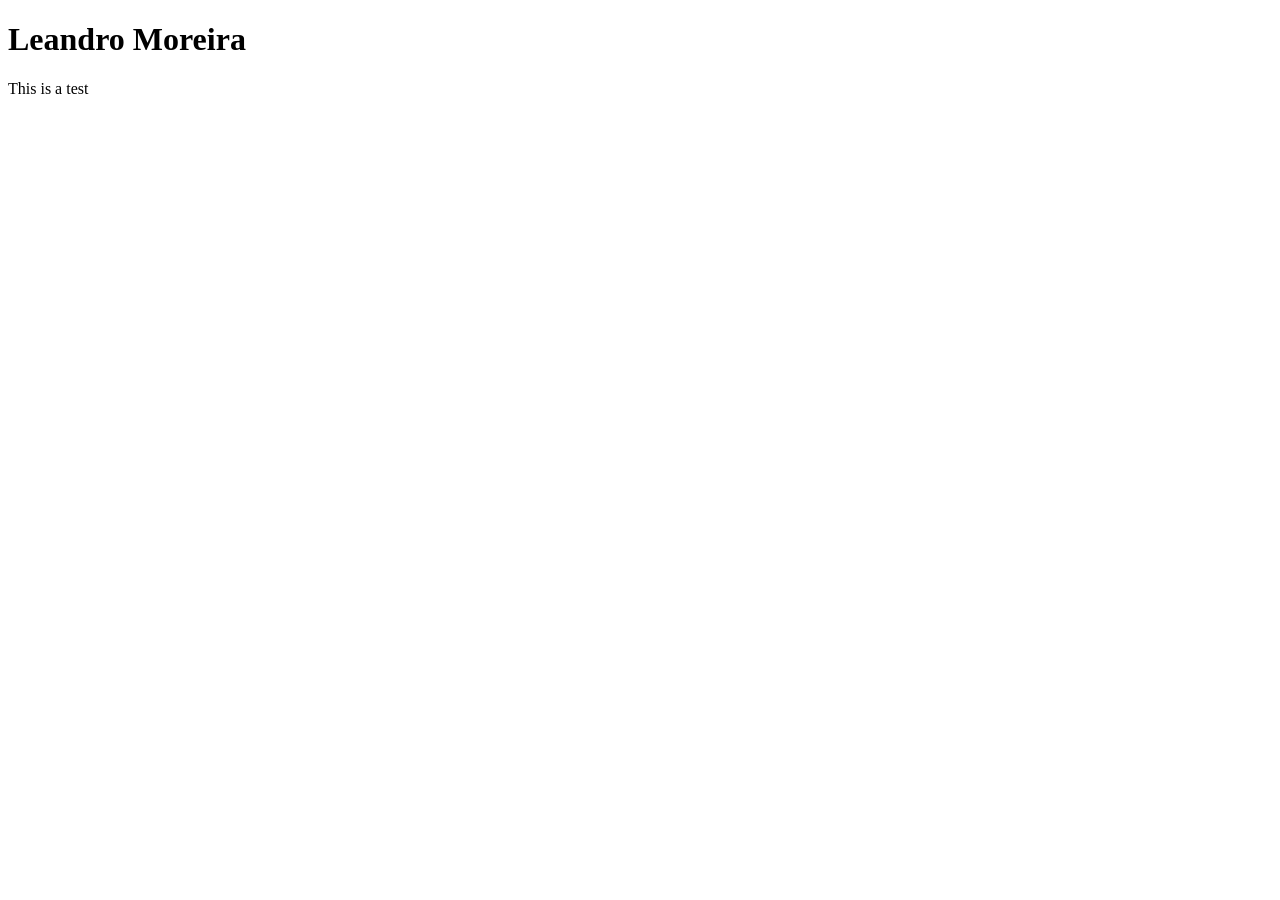
==== index.html @ 31b603ae "Testing" ====
<!DOCTYPE html>
<html lang="en">
<head>
    <meta charset="UTF-8">
    <meta name="viewport" content="width=device-width, initial-scale=1.0">
    <title>Leandro Moreira</title>
</head>
<body>
    <h1>Leandro Moreira</h1>
    <p>This is a test</p>
</body>
</html>
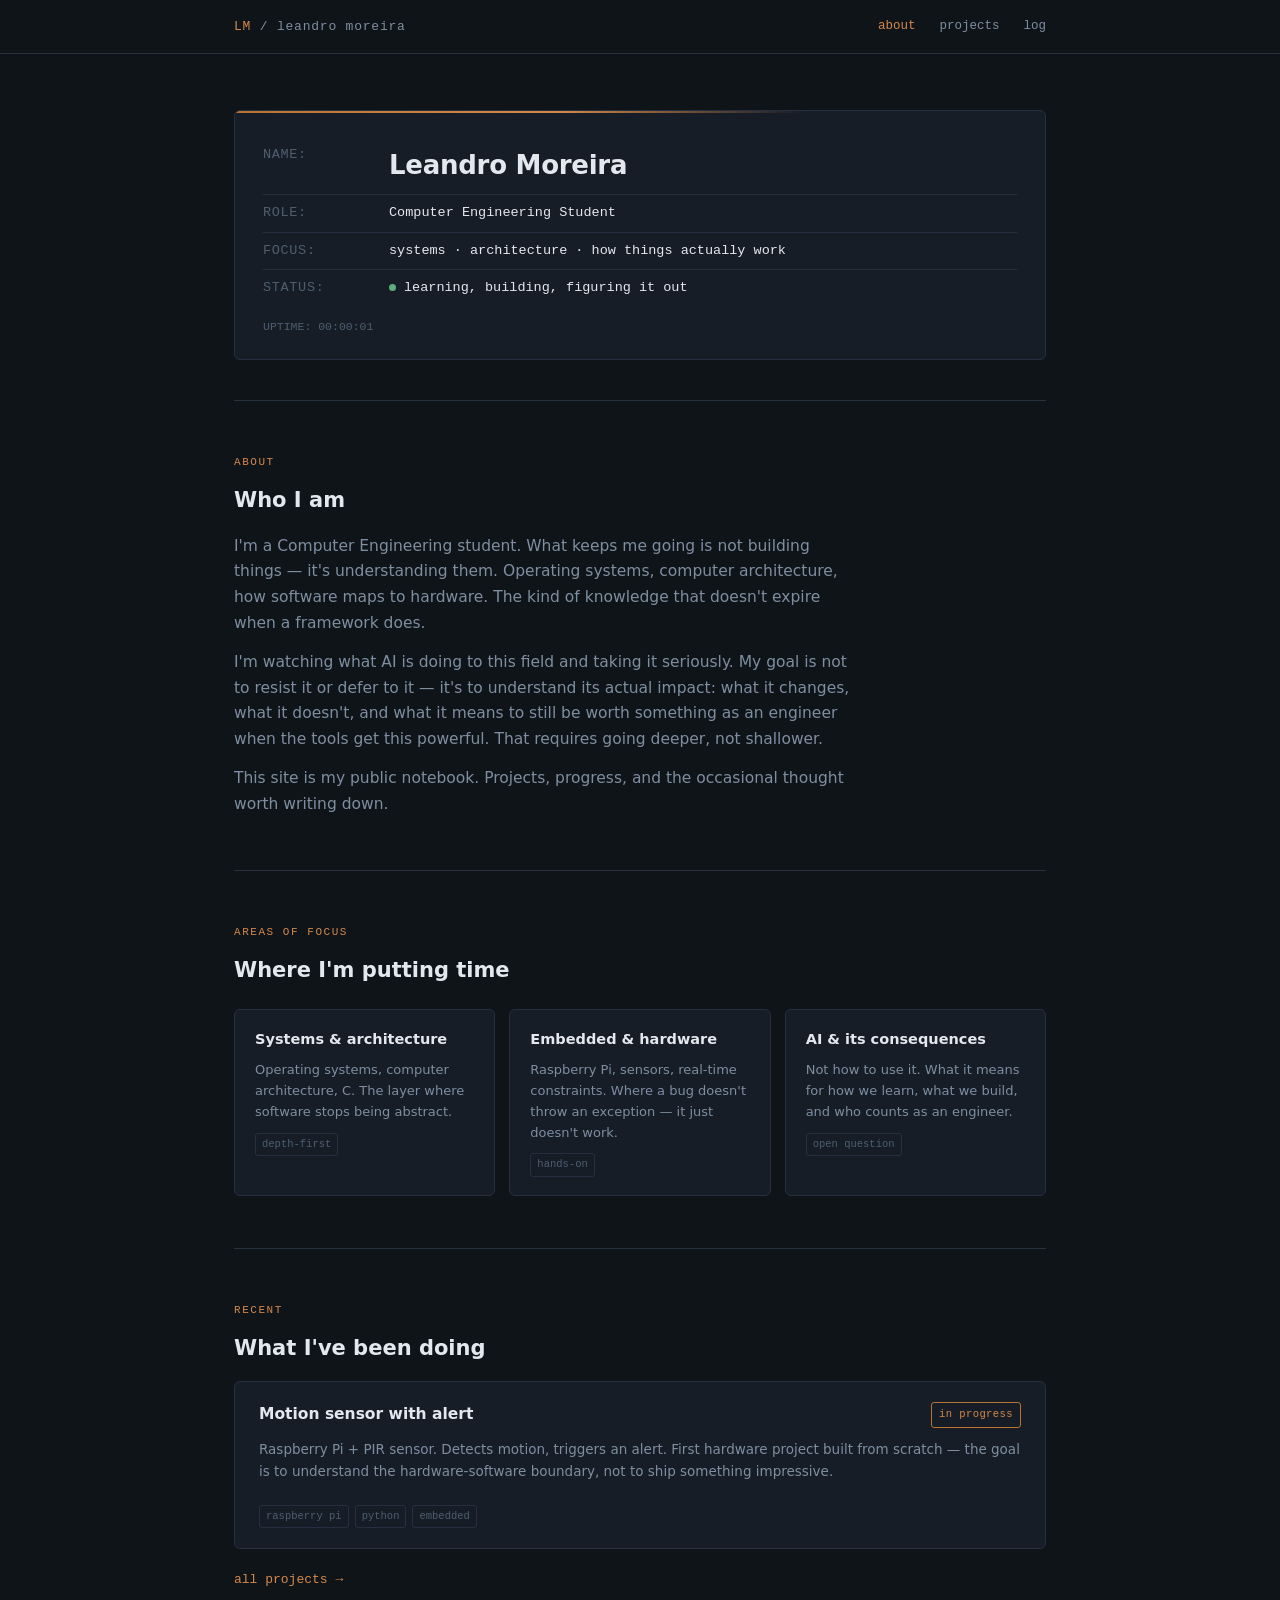
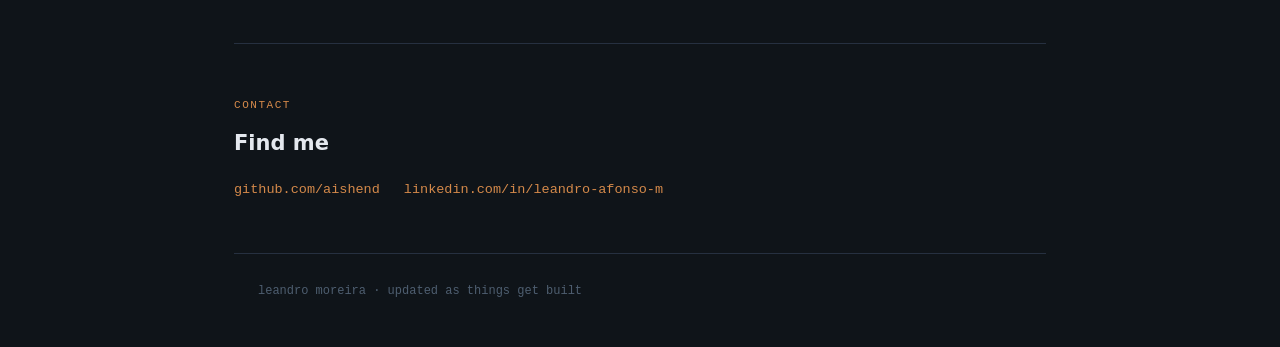
==== commit 37c681c8: "base" ====
--- a/index.html
+++ b/index.html
@@ -1,12 +1,142 @@
 <!DOCTYPE html>
 <html lang="en">
 <head>
-    <meta charset="UTF-8">
-    <meta name="viewport" content="width=device-width, initial-scale=1.0">
-    <title>Leandro Moreira</title>
+  <meta charset="UTF-8">
+  <meta name="viewport" content="width=device-width, initial-scale=1.0">
+  <title>Leandro Moreira</title>
+  <link rel="stylesheet" href="css/main.css">
 </head>
 <body>
-    <h1>Leandro Moreira</h1>
-    <p>This is a test</p>
+
+<nav>
+  <div class="wrap nav-inner">
+    <span class="nav-home"><span>LM</span> / leandro moreira</span>
+    <ul class="nav-links">
+      <li><a href="index.html" class="active">about</a></li>
+      <li><a href="projects/index.html">projects</a></li>
+      <li><a href="log/index.html">log</a></li>
+    </ul>
+  </div>
+</nav>
+
+<div class="wrap">
+
+  <header class="hero">
+    <div class="panel">
+      <div class="panel-row">
+        <span class="panel-key">NAME:</span>
+        <span class="panel-val name-field">Leandro Moreira</span>
+      </div>
+      <div class="panel-row">
+        <span class="panel-key">ROLE:</span>
+        <span class="panel-val">Computer Engineering Student</span>
+      </div>
+      <div class="panel-row">
+        <span class="panel-key">FOCUS:</span>
+        <span class="panel-val">systems · architecture · how things actually work</span>
+      </div>
+      <div class="panel-row">
+        <span class="panel-key">STATUS:</span>
+        <span class="panel-val"><span class="status-dot" aria-hidden="true"></span>learning, building, figuring it out</span>
+      </div>
+      <div class="uptime" id="uptime">UPTIME: 00:00:00</div>
+    </div>
+  </header>
+
+  <section id="about">
+    <div class="eyebrow">About</div>
+    <h2>Who I am</h2>
+    <div class="lede">
+      <p>
+        I'm a Computer Engineering student. What keeps me going is not building things — it's
+        understanding them. Operating systems, computer architecture, how software maps to hardware.
+        The kind of knowledge that doesn't expire when a framework does.
+      </p>
+      <p>
+        I'm watching what AI is doing to this field and taking it seriously. My goal is not to
+        resist it or defer to it — it's to understand its actual impact: what it changes, what it
+        doesn't, and what it means to still be worth something as an engineer when the tools get
+        this powerful. That requires going deeper, not shallower.
+      </p>
+      <p>
+        This site is my public notebook. Projects, progress, and the occasional thought worth writing down.
+      </p>
+    </div>
+  </section>
+
+  <section id="areas">
+    <div class="eyebrow">Areas of focus</div>
+    <h2>Where I'm putting time</h2>
+    <div class="grid3">
+      <div class="card">
+        <h3>Systems &amp; architecture</h3>
+        <p>Operating systems, computer architecture, C. The layer where software stops being abstract.</p>
+        <span class="tag">depth-first</span>
+      </div>
+      <div class="card">
+        <h3>Embedded &amp; hardware</h3>
+        <p>Raspberry Pi, sensors, real-time constraints. Where a bug doesn't throw an exception — it just doesn't work.</p>
+        <span class="tag">hands-on</span>
+      </div>
+      <div class="card">
+        <h3>AI &amp; its consequences</h3>
+        <p>Not how to use it. What it means for how we learn, what we build, and who counts as an engineer.</p>
+        <span class="tag">open question</span>
+      </div>
+    </div>
+  </section>
+
+  <section id="recent">
+    <div class="eyebrow">Recent</div>
+    <h2>What I've been doing</h2>
+
+    <div class="project-entry">
+      <div class="project-header">
+        <div class="project-title">Motion sensor with alert</div>
+        <span class="badge">in progress</span>
+      </div>
+      <div class="project-desc">
+        Raspberry Pi + PIR sensor. Detects motion, triggers an alert. First hardware project
+        built from scratch — the goal is to understand the hardware-software boundary, not to ship something impressive.
+      </div>
+      <div class="project-tags">
+        <span class="tag">raspberry pi</span>
+        <span class="tag">python</span>
+        <span class="tag">embedded</span>
+      </div>
+    </div>
+
+    <a href="projects/index.html" style="display:inline-block;margin-top:20px;font-family:var(--font-mono);font-size:13px;color:var(--copper-bright);">all projects →</a>
+  </section>
+
+  <section id="contact">
+    <div class="eyebrow">Contact</div>
+    <h2>Find me</h2>
+    <div class="contact-links">
+      <a href="https://github.com/aishend" target="_blank" rel="noopener">github.com/aishend</a>
+      <a href="https://www.linkedin.com/in/leandro-afonso-m/" target="_blank" rel="noopener">linkedin.com/in/leandro-afonso-m</a>
+    </div>
+  </section>
+
+  <footer>
+    <div class="wrap">
+      leandro moreira · updated as things get built
+    </div>
+  </footer>
+
+</div>
+
+<script>
+  const start = Date.now();
+  const el = document.getElementById('uptime');
+  function pad(n) { return String(n).padStart(2, '0'); }
+  function tick() {
+    const s = Math.floor((Date.now() - start) / 1000);
+    el.textContent = 'UPTIME: ' + pad(Math.floor(s/3600)) + ':' + pad(Math.floor((s%3600)/60)) + ':' + pad(s%60);
+  }
+  tick();
+  setInterval(tick, 1000);
+</script>
+
 </body>
-</html>+</html>
--- a/css/main.css
+++ b/css/main.css
@@ -0,0 +1,304 @@
+:root {
+  --bg-base:     #0F1419;
+  --bg-raised:   #161D27;
+  --bg-raised-2: #1C2433;
+  --line:        #263040;
+  --text-primary:#E4E8EE;
+  --text-muted:  #7E8EA0;
+  --text-faint:  #4E5E70;
+  --copper:      #B87333;
+  --copper-bright:#D4894A;
+  --signal:      #5EAD7A;
+  --font-mono: ui-monospace, "JetBrains Mono", "SF Mono", Consolas, monospace;
+  --font-sans: ui-sans-serif, "Inter", "Segoe UI", system-ui, sans-serif;
+}
+
+*, *::before, *::after { box-sizing: border-box; margin: 0; padding: 0; }
+
+html { scroll-behavior: smooth; }
+
+body {
+  background: var(--bg-base);
+  color: var(--text-primary);
+  font-family: var(--font-sans);
+  line-height: 1.65;
+  -webkit-font-smoothing: antialiased;
+}
+
+a { color: var(--copper-bright); text-decoration: none; }
+a:hover { text-decoration: underline; }
+a:focus-visible, button:focus-visible {
+  outline: 2px solid var(--copper-bright);
+  outline-offset: 3px;
+}
+
+.wrap { max-width: 860px; margin: 0 auto; padding: 0 24px; }
+
+/* ── NAV ── */
+nav {
+  border-bottom: 1px solid var(--line);
+  padding: 16px 0;
+  position: sticky;
+  top: 0;
+  background: var(--bg-base);
+  z-index: 10;
+}
+
+.nav-inner {
+  display: flex;
+  align-items: center;
+  justify-content: space-between;
+}
+
+.nav-home {
+  font-family: var(--font-mono);
+  font-size: 13px;
+  color: var(--text-muted);
+  letter-spacing: 0.06em;
+}
+
+.nav-home span { color: var(--copper-bright); }
+
+.nav-links {
+  display: flex;
+  gap: 24px;
+  font-family: var(--font-mono);
+  font-size: 12.5px;
+  list-style: none;
+}
+
+.nav-links a { color: var(--text-muted); }
+.nav-links a:hover { color: var(--text-primary); text-decoration: none; }
+.nav-links a.active { color: var(--copper-bright); }
+
+/* ── HERO PANEL ── */
+.hero { padding: 56px 0 40px; border-bottom: 1px solid var(--line); }
+
+.panel {
+  background: var(--bg-raised);
+  border: 1px solid var(--line);
+  border-radius: 6px;
+  padding: 26px 28px 22px;
+  position: relative;
+  overflow: hidden;
+}
+
+.panel::before {
+  content: "";
+  position: absolute;
+  top: 0; left: 0; right: 0; height: 2px;
+  background: linear-gradient(90deg, var(--copper) 0%, var(--copper-bright) 40%, transparent 70%);
+}
+
+.panel-row {
+  display: grid;
+  grid-template-columns: 110px 1fr;
+  gap: 6px 16px;
+  font-family: var(--font-mono);
+  font-size: 13.5px;
+  padding: 7px 0;
+}
+
+.panel-row + .panel-row { border-top: 1px solid var(--line); }
+
+.panel-key { color: var(--text-faint); letter-spacing: 0.05em; }
+.panel-val { color: var(--text-primary); }
+
+.name-field { font-size: 26px; font-weight: 600; letter-spacing: -0.01em; font-family: var(--font-sans); }
+
+.status-dot {
+  display: inline-block;
+  width: 7px; height: 7px;
+  border-radius: 50%;
+  background: var(--signal);
+  margin-right: 8px;
+  box-shadow: 0 0 0 0 rgba(94,173,122,0.5);
+  animation: pulse 2.6s ease-out infinite;
+}
+
+@keyframes pulse {
+  0%   { box-shadow: 0 0 0 0 rgba(94,173,122,0.45); }
+  70%  { box-shadow: 0 0 0 7px rgba(94,173,122,0); }
+  100% { box-shadow: 0 0 0 0 rgba(94,173,122,0); }
+}
+
+@media (prefers-reduced-motion: reduce) {
+  .status-dot { animation: none; }
+  html { scroll-behavior: auto; }
+}
+
+.uptime {
+  color: var(--text-faint);
+  font-size: 11.5px;
+  margin-top: 12px;
+  font-family: var(--font-mono);
+}
+
+/* ── SECTIONS ── */
+section { padding: 52px 0; border-bottom: 1px solid var(--line); }
+section:last-of-type { border-bottom: none; }
+
+.eyebrow {
+  font-family: var(--font-mono);
+  font-size: 11px;
+  letter-spacing: 0.14em;
+  color: var(--copper-bright);
+  text-transform: uppercase;
+  margin-bottom: 12px;
+}
+
+h2 { font-size: 21px; font-weight: 600; margin-bottom: 16px; }
+
+.lede { color: var(--text-muted); max-width: 620px; font-size: 15.5px; }
+.lede p + p { margin-top: 14px; }
+
+/* ── CARDS GRID ── */
+.grid3 {
+  display: grid;
+  grid-template-columns: repeat(3, 1fr);
+  gap: 14px;
+  margin-top: 22px;
+}
+
+.card {
+  background: var(--bg-raised);
+  border: 1px solid var(--line);
+  border-radius: 6px;
+  padding: 18px 20px;
+}
+
+.card h3 { font-size: 14.5px; margin-bottom: 8px; }
+.card p { color: var(--text-muted); font-size: 13px; line-height: 1.6; }
+
+.tag {
+  display: inline-block;
+  font-family: var(--font-mono);
+  font-size: 10.5px;
+  color: var(--text-faint);
+  border: 1px solid var(--line);
+  border-radius: 3px;
+  padding: 2px 6px;
+  margin-top: 10px;
+}
+
+/* ── PROJECT ENTRY ── */
+.project-entry {
+  background: var(--bg-raised);
+  border: 1px solid var(--line);
+  border-radius: 6px;
+  padding: 20px 24px;
+  margin-top: 16px;
+}
+
+.project-entry + .project-entry { }
+
+.project-header {
+  display: flex;
+  justify-content: space-between;
+  align-items: flex-start;
+  gap: 16px;
+  margin-bottom: 10px;
+}
+
+.project-title { font-size: 15.5px; font-weight: 600; }
+.project-title a { color: var(--text-primary); }
+.project-title a:hover { color: var(--copper-bright); text-decoration: none; }
+
+.badge {
+  font-family: var(--font-mono);
+  font-size: 10.5px;
+  letter-spacing: 0.04em;
+  color: var(--copper-bright);
+  border: 1px solid var(--copper);
+  border-radius: 3px;
+  padding: 3px 7px;
+  white-space: nowrap;
+  flex-shrink: 0;
+}
+
+.badge.done { color: var(--signal); border-color: var(--signal); }
+.badge.paused { color: var(--text-faint); border-color: var(--line); }
+
+.project-desc { color: var(--text-muted); font-size: 13.5px; line-height: 1.65; }
+
+.project-tags { margin-top: 12px; display: flex; gap: 6px; flex-wrap: wrap; }
+
+.project-empty {
+  border: 1px dashed var(--line);
+  border-radius: 6px;
+  padding: 20px 24px;
+  margin-top: 16px;
+  color: var(--text-faint);
+  font-family: var(--font-mono);
+  font-size: 12.5px;
+}
+
+/* ── LOG ENTRIES ── */
+.log-entry {
+  padding: 28px 0;
+  border-bottom: 1px solid var(--line);
+}
+
+.log-entry:last-of-type { border-bottom: none; }
+
+.log-meta {
+  font-family: var(--font-mono);
+  font-size: 11.5px;
+  color: var(--text-faint);
+  margin-bottom: 10px;
+  display: flex;
+  gap: 16px;
+}
+
+.log-title { font-size: 18px; font-weight: 600; margin-bottom: 12px; }
+.log-title a { color: var(--text-primary); }
+.log-title a:hover { color: var(--copper-bright); text-decoration: none; }
+
+.log-body { color: var(--text-muted); font-size: 14.5px; line-height: 1.75; max-width: 640px; }
+.log-body p + p { margin-top: 12px; }
+
+.log-read-more {
+  display: inline-block;
+  margin-top: 14px;
+  font-family: var(--font-mono);
+  font-size: 12px;
+  color: var(--copper-bright);
+}
+
+/* ── PAGE HEADER ── */
+.page-header {
+  padding: 48px 0 36px;
+  border-bottom: 1px solid var(--line);
+}
+
+.page-header h1 { font-size: 24px; font-weight: 600; margin-bottom: 10px; }
+.page-header p { color: var(--text-muted); font-size: 15px; max-width: 560px; }
+
+/* ── CONTACT ── */
+.contact-links {
+  display: flex;
+  gap: 24px;
+  margin-top: 18px;
+  font-family: var(--font-mono);
+  font-size: 13.5px;
+  flex-wrap: wrap;
+}
+
+/* ── FOOTER ── */
+footer {
+  padding: 28px 0 44px;
+  color: var(--text-faint);
+  font-size: 12px;
+  font-family: var(--font-mono);
+  border-top: 1px solid var(--line);
+  margin-top: 0;
+}
+
+/* ── RESPONSIVE ── */
+@media (max-width: 640px) {
+  .grid3 { grid-template-columns: 1fr; }
+  .panel-row { grid-template-columns: 80px 1fr; font-size: 12.5px; }
+  .project-header { flex-direction: column; gap: 8px; }
+  .hero { padding: 36px 0 28px; }
+  .nav-links { gap: 16px; }
+}
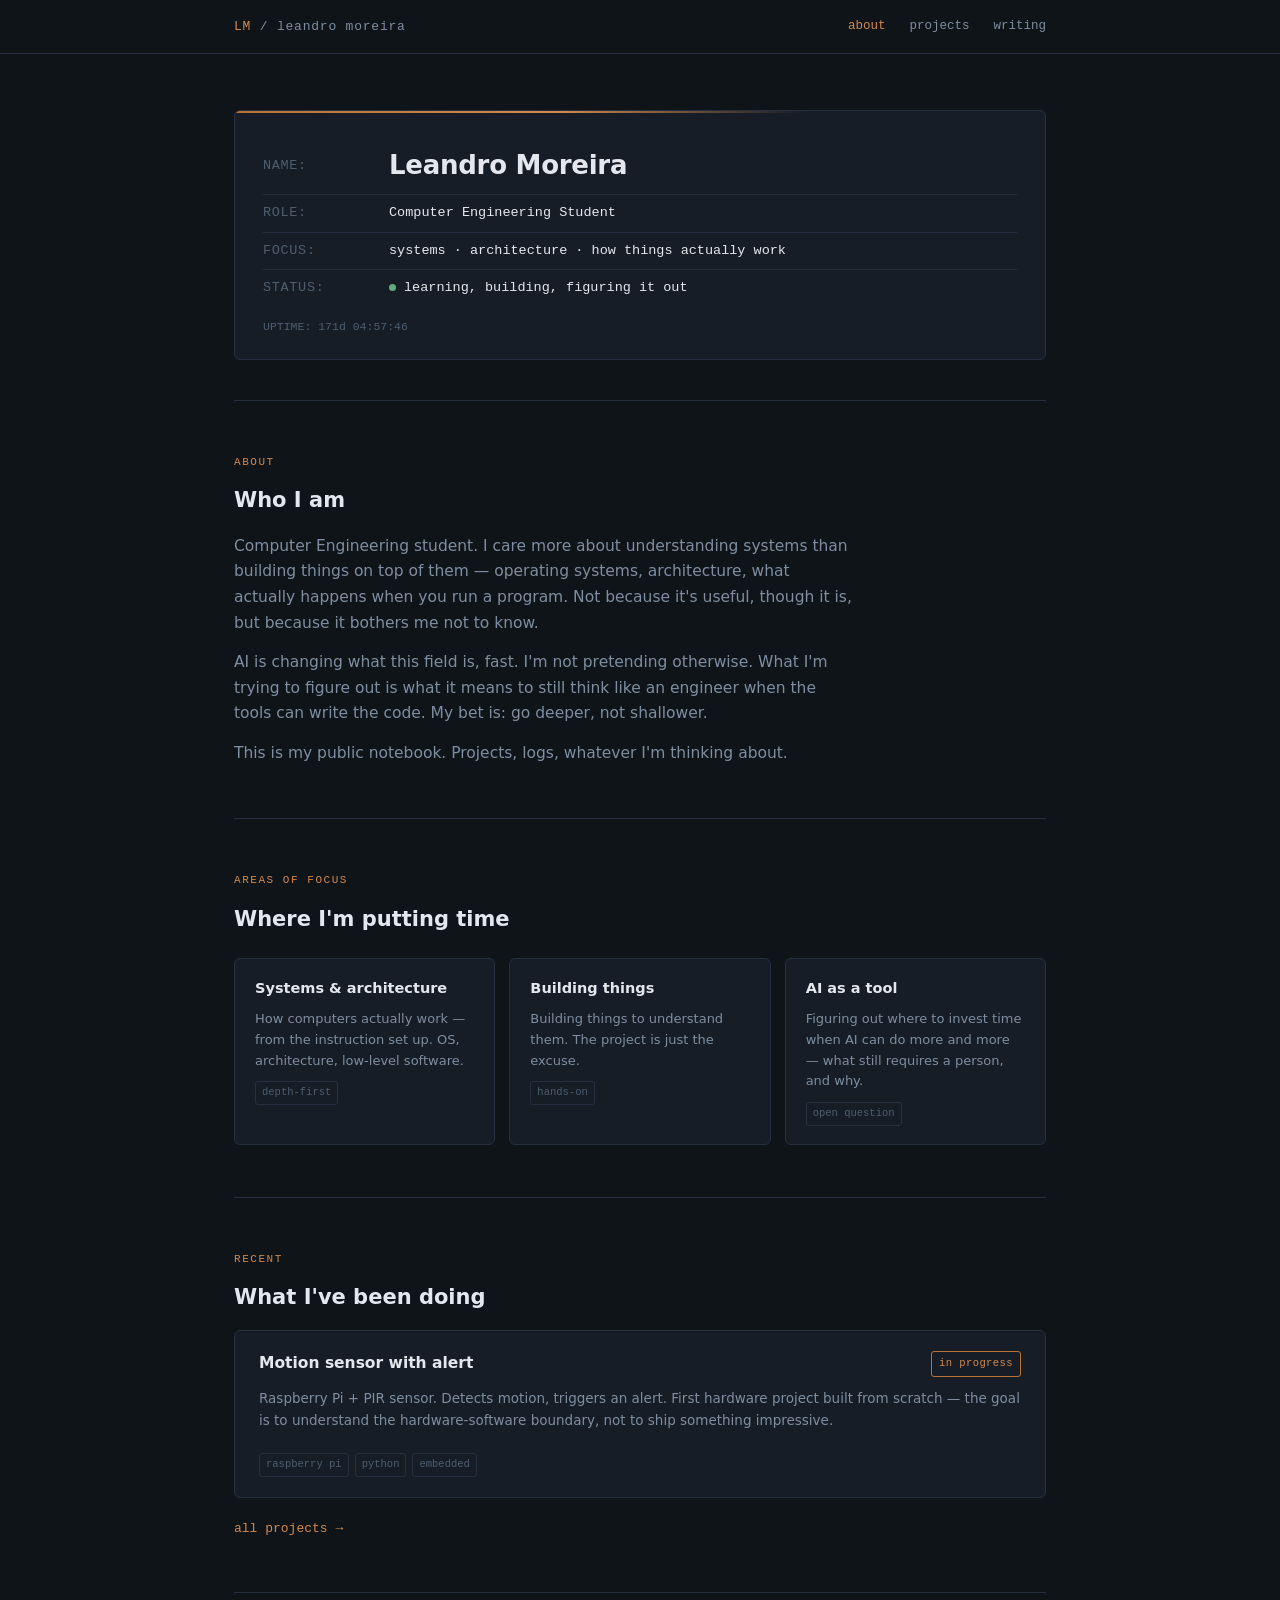
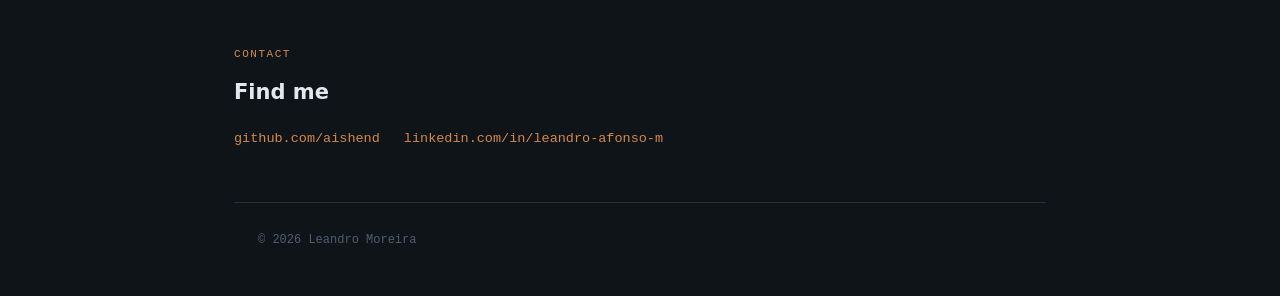
==== commit 0e987286: "base" ====
--- a/index.html
+++ b/index.html
@@ -14,7 +14,7 @@
     <ul class="nav-links">
       <li><a href="index.html" class="active">about</a></li>
       <li><a href="projects/index.html">projects</a></li>
-      <li><a href="log/index.html">log</a></li>
+      <li><a href="writing/index.html">writing</a></li>
     </ul>
   </div>
 </nav>
@@ -48,18 +48,17 @@
     <h2>Who I am</h2>
     <div class="lede">
       <p>
-        I'm a Computer Engineering student. What keeps me going is not building things — it's
-        understanding them. Operating systems, computer architecture, how software maps to hardware.
-        The kind of knowledge that doesn't expire when a framework does.
+        Computer Engineering student. I care more about understanding systems than building things on top of them —
+        operating systems, architecture, what actually happens when you run a program.
+        Not because it's useful, though it is, but because it bothers me not to know.
       </p>
       <p>
-        I'm watching what AI is doing to this field and taking it seriously. My goal is not to
-        resist it or defer to it — it's to understand its actual impact: what it changes, what it
-        doesn't, and what it means to still be worth something as an engineer when the tools get
-        this powerful. That requires going deeper, not shallower.
+        AI is changing what this field is, fast. I'm not pretending otherwise.
+        What I'm trying to figure out is what it means to still think like an engineer when the tools
+        can write the code. My bet is: go deeper, not shallower.
       </p>
       <p>
-        This site is my public notebook. Projects, progress, and the occasional thought worth writing down.
+        This is my public notebook. Projects, logs, whatever I'm thinking about.
       </p>
     </div>
   </section>
@@ -70,17 +69,17 @@
     <div class="grid3">
       <div class="card">
         <h3>Systems &amp; architecture</h3>
-        <p>Operating systems, computer architecture, C. The layer where software stops being abstract.</p>
+        <p>How computers actually work — from the instruction set up. OS, architecture, low-level software.</p>
         <span class="tag">depth-first</span>
       </div>
       <div class="card">
-        <h3>Embedded &amp; hardware</h3>
-        <p>Raspberry Pi, sensors, real-time constraints. Where a bug doesn't throw an exception — it just doesn't work.</p>
+        <h3>Building things</h3>
+        <p>Building things to understand them. The project is just the excuse.</p>
         <span class="tag">hands-on</span>
       </div>
       <div class="card">
-        <h3>AI &amp; its consequences</h3>
-        <p>Not how to use it. What it means for how we learn, what we build, and who counts as an engineer.</p>
+        <h3>AI as a tool</h3>
+        <p>Figuring out where to invest time when AI can do more and more — what still requires a person, and why.</p>
         <span class="tag">open question</span>
       </div>
     </div>
@@ -120,22 +119,42 @@
 
   <footer>
     <div class="wrap">
-      leandro moreira · updated as things get built
+      © <span id="yr"></span> Leandro Moreira
     </div>
   </footer>
 
 </div>
 
 <script>
-  const start = Date.now();
+  const EPOCH = new Date('2026-06-18T00:00:00').getTime();
   const el = document.getElementById('uptime');
   function pad(n) { return String(n).padStart(2, '0'); }
   function tick() {
-    const s = Math.floor((Date.now() - start) / 1000);
-    el.textContent = 'UPTIME: ' + pad(Math.floor(s/3600)) + ':' + pad(Math.floor((s%3600)/60)) + ':' + pad(s%60);
+    const total = Math.floor((Date.now() - EPOCH) / 1000);
+    const d = Math.floor(total / 86400);
+    const h = Math.floor((total % 86400) / 3600);
+    const m = Math.floor((total % 3600) / 60);
+    const s = total % 60;
+    el.textContent = 'UPTIME: ' + d + 'd ' + pad(h) + ':' + pad(m) + ':' + pad(s);
   }
   tick();
   setInterval(tick, 1000);
+  document.getElementById('yr').textContent = new Date().getFullYear();
+
+  // scroll reveal
+  const revealEls = document.querySelectorAll('section, .card, .project-entry, .panel');
+  revealEls.forEach(el => el.classList.add('reveal'));
+
+  const observer = new IntersectionObserver((entries) => {
+    entries.forEach(e => {
+      if (e.isIntersecting) {
+        e.target.classList.add('visible');
+        observer.unobserve(e.target);
+      }
+    });
+  }, { threshold: 0.08 });
+
+  revealEls.forEach(el => observer.observe(el));
 </script>
 
 </body>
--- a/css/main.css
+++ b/css/main.css
@@ -94,6 +94,7 @@
   display: grid;
   grid-template-columns: 110px 1fr;
   gap: 6px 16px;
+  align-items: center;
   font-family: var(--font-mono);
   font-size: 13.5px;
   padding: 7px 0;
@@ -294,6 +295,47 @@
   margin-top: 0;
 }
 
+/* ── SCROLL REVEAL ── */
+.reveal {
+  opacity: 0;
+  transform: translateY(18px);
+  transition: opacity 0.55s ease, transform 0.55s ease;
+}
+
+.reveal.visible {
+  opacity: 1;
+  transform: translateY(0);
+}
+
+/* stagger children */
+.reveal:nth-child(2) { transition-delay: 0.07s; }
+.reveal:nth-child(3) { transition-delay: 0.14s; }
+.reveal:nth-child(4) { transition-delay: 0.21s; }
+
+/* ── HOVER LIFTS ── */
+.card {
+  transition: transform 0.2s ease, border-color 0.2s ease, background 0.2s ease;
+}
+
+.card:hover {
+  transform: translateY(-3px);
+  border-color: var(--copper);
+  background: var(--bg-raised-2);
+}
+
+.project-entry {
+  transition: border-color 0.2s ease, background 0.2s ease;
+}
+
+.project-entry:hover {
+  border-color: var(--copper);
+  background: var(--bg-raised-2);
+}
+
+.nav-links a {
+  transition: color 0.15s ease;
+}
+
 /* ── RESPONSIVE ── */
 @media (max-width: 640px) {
   .grid3 { grid-template-columns: 1fr; }
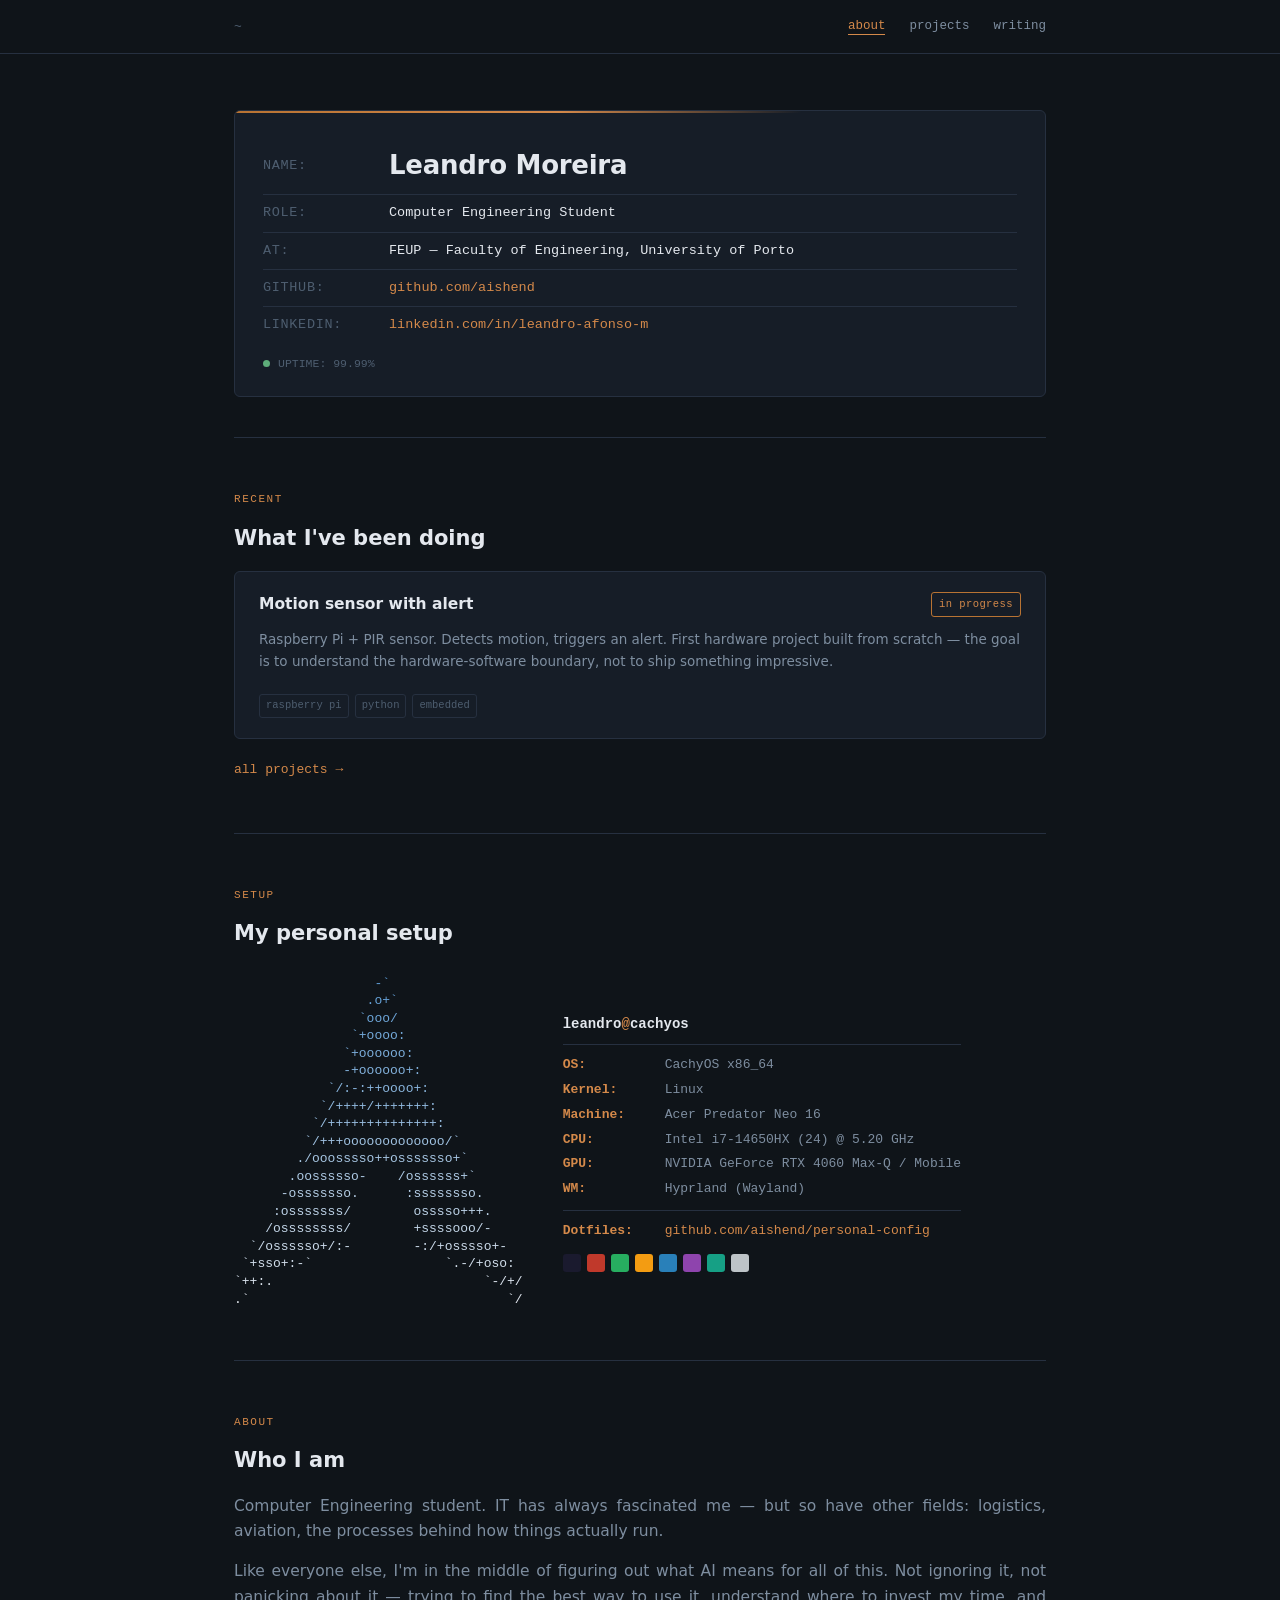
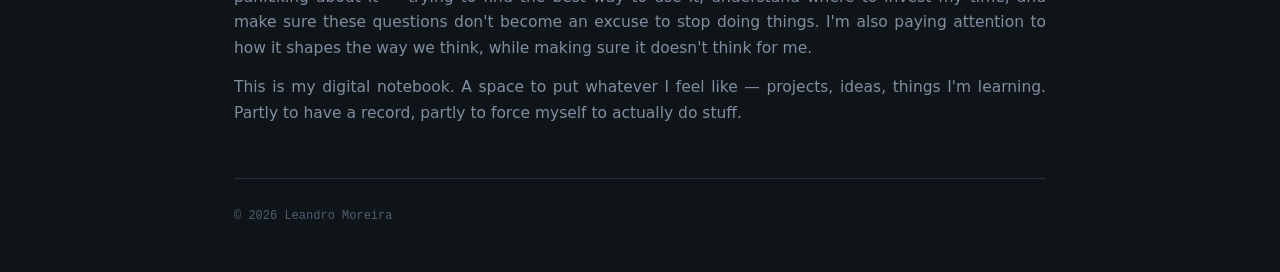
==== commit 682ef6de: "refactoring" ====
--- a/index.html
+++ b/index.html
@@ -8,9 +8,11 @@
 </head>
 <body>
 
-<nav>
+<nav class="nav">
   <div class="wrap nav-inner">
-    <span class="nav-home"><span>LM</span> / leandro moreira</span>
+    <a href="index.html" class="nav-home">
+      <span class="nav-home__sep">~</span>
+    </a>
     <ul class="nav-links">
       <li><a href="index.html" class="active">about</a></li>
       <li><a href="projects/index.html">projects</a></li>
@@ -19,77 +21,40 @@
   </div>
 </nav>
 
-<div class="wrap">
+<main class="wrap">
 
   <header class="hero">
-    <div class="panel">
+    <div class="panel glow">
       <div class="panel-row">
         <span class="panel-key">NAME:</span>
-        <span class="panel-val name-field">Leandro Moreira</span>
+        <span class="panel-val panel__name">Leandro Moreira</span>
       </div>
       <div class="panel-row">
         <span class="panel-key">ROLE:</span>
         <span class="panel-val">Computer Engineering Student</span>
       </div>
       <div class="panel-row">
-        <span class="panel-key">FOCUS:</span>
-        <span class="panel-val">systems · architecture · how things actually work</span>
+        <span class="panel-key">AT:</span>
+        <span class="panel-val">FEUP — Faculty of Engineering, University of Porto</span>
       </div>
       <div class="panel-row">
-        <span class="panel-key">STATUS:</span>
-        <span class="panel-val"><span class="status-dot" aria-hidden="true"></span>learning, building, figuring it out</span>
+        <span class="panel-key">GITHUB:</span>
+        <span class="panel-val"><a href="https://github.com/aishend" target="_blank" rel="noopener">github.com/aishend</a></span>
       </div>
-      <div class="uptime" id="uptime">UPTIME: 00:00:00</div>
+      <div class="panel-row">
+        <span class="panel-key">LINKEDIN:</span>
+        <span class="panel-val"><a href="https://www.linkedin.com/in/leandro-afonso-m/" target="_blank" rel="noopener">linkedin.com/in/leandro-afonso-m</a></span>
+      </div>
+      <div class="panel-uptime">
+        <span class="status-dot" aria-hidden="true"></span>UPTIME: 99.99%
+      </div>
     </div>
   </header>
 
-  <section id="about">
-    <div class="eyebrow">About</div>
-    <h2>Who I am</h2>
-    <div class="lede">
-      <p>
-        Computer Engineering student. I care more about understanding systems than building things on top of them —
-        operating systems, architecture, what actually happens when you run a program.
-        Not because it's useful, though it is, but because it bothers me not to know.
-      </p>
-      <p>
-        AI is changing what this field is, fast. I'm not pretending otherwise.
-        What I'm trying to figure out is what it means to still think like an engineer when the tools
-        can write the code. My bet is: go deeper, not shallower.
-      </p>
-      <p>
-        This is my public notebook. Projects, logs, whatever I'm thinking about.
-      </p>
-    </div>
-  </section>
-
-  <section id="areas">
-    <div class="eyebrow">Areas of focus</div>
-    <h2>Where I'm putting time</h2>
-    <div class="grid3">
-      <div class="card">
-        <h3>Systems &amp; architecture</h3>
-        <p>How computers actually work — from the instruction set up. OS, architecture, low-level software.</p>
-        <span class="tag">depth-first</span>
-      </div>
-      <div class="card">
-        <h3>Building things</h3>
-        <p>Building things to understand them. The project is just the excuse.</p>
-        <span class="tag">hands-on</span>
-      </div>
-      <div class="card">
-        <h3>AI as a tool</h3>
-        <p>Figuring out where to invest time when AI can do more and more — what still requires a person, and why.</p>
-        <span class="tag">open question</span>
-      </div>
-    </div>
-  </section>
-
-  <section id="recent">
+  <section id="recent" class="reveal">
     <div class="eyebrow">Recent</div>
     <h2>What I've been doing</h2>
-
-    <div class="project-entry">
+    <div class="project-entry glow reveal">
       <div class="project-header">
         <div class="project-title">Motion sensor with alert</div>
         <span class="badge">in progress</span>
@@ -105,57 +70,81 @@
       </div>
     </div>
 
-    <a href="projects/index.html" style="display:inline-block;margin-top:20px;font-family:var(--font-mono);font-size:13px;color:var(--copper-bright);">all projects →</a>
+    <a href="projects/index.html" class="link-more">all projects →</a>
   </section>
 
-  <section id="contact">
-    <div class="eyebrow">Contact</div>
-    <h2>Find me</h2>
-    <div class="contact-links">
-      <a href="https://github.com/aishend" target="_blank" rel="noopener">github.com/aishend</a>
-      <a href="https://www.linkedin.com/in/leandro-afonso-m/" target="_blank" rel="noopener">linkedin.com/in/leandro-afonso-m</a>
+  <section id="setup" class="reveal">
+    <div class="eyebrow">Setup</div>
+    <h2>My personal setup</h2>
+    <div class="neofetch">
+      <pre class="nf-art">                  -`
+                 .o+`
+                `ooo/
+               `+oooo:
+              `+oooooo:
+              -+oooooo+:
+            `/:-:++oooo+:
+           `/++++/+++++++:
+          `/++++++++++++++:
+         `/+++ooooooooooooo/`
+        ./ooosssso++osssssso+`
+       .oossssso-    /ossssss+`
+      -osssssso.      :ssssssso.
+     :osssssss/        osssso+++.
+    /ossssssss/        +ssssooo/-
+  `/ossssso+/:-        -:/+osssso+-
+ `+sso+:-`                 `.-/+oso:
+`++:.                           `-/+/
+.`                                 `/</pre>
+      <div class="nf-info">
+        <div class="nf-title">leandro<span class="nf-at">@</span>cachyos</div>
+        <div class="nf-sep"></div>
+        <div class="nf-row"><span class="nf-key">OS</span><span class="nf-val">CachyOS x86_64</span></div>
+        <div class="nf-row"><span class="nf-key">Kernel</span><span class="nf-val">Linux</span></div>
+        <div class="nf-row"><span class="nf-key">Machine</span><span class="nf-val">Acer Predator Neo 16</span></div>
+        <div class="nf-row"><span class="nf-key">CPU</span><span class="nf-val">Intel i7-14650HX (24) @ 5.20 GHz</span></div>
+        <div class="nf-row"><span class="nf-key">GPU</span><span class="nf-val">NVIDIA GeForce RTX 4060 Max-Q / Mobile</span></div>
+        <div class="nf-row"><span class="nf-key">WM</span><span class="nf-val">Hyprland (Wayland)</span></div>
+        <div class="nf-sep"></div>
+        <div class="nf-row"><span class="nf-key">Dotfiles</span><span class="nf-val"><a href="https://github.com/aishend/personal-config" target="_blank" rel="noopener">github.com/aishend/personal-config</a></span></div>
+        <div class="nf-palette">
+          <span></span><span></span><span></span><span></span>
+          <span></span><span></span><span></span><span></span>
+        </div>
+      </div>
     </div>
   </section>
 
-  <footer>
-    <div class="wrap">
-      © <span id="yr"></span> Leandro Moreira
+  <section id="about">
+    <div class="eyebrow">About</div>
+    <h2>Who I am</h2>
+    <div class="lede">
+      <p>
+        Computer Engineering student. IT has always fascinated me — but so have other fields:
+        logistics, aviation, the processes behind how things actually run.
+      </p>
+      <p>
+        Like everyone else, I'm in the middle of figuring out what AI means for all of this.
+        Not ignoring it, not panicking about it — trying to find the best way to use it,
+        understand where to invest my time, and make sure these questions don't become
+        an excuse to stop doing things. I'm also paying attention to how it shapes the way we think,
+        while making sure it doesn't think for me.
+      </p>
+      <p>
+        This is my digital notebook. A space to put whatever I feel like — projects, ideas, things I'm learning.
+        Partly to have a record, partly to force myself to actually do stuff.
+      </p>
     </div>
-  </footer>
+  </section>
 
-</div>
+  <footer>© <span id="yr"></span> Leandro Moreira</footer>
 
-<script>
-  const EPOCH = new Date('2026-06-18T00:00:00').getTime();
-  const el = document.getElementById('uptime');
-  function pad(n) { return String(n).padStart(2, '0'); }
-  function tick() {
-    const total = Math.floor((Date.now() - EPOCH) / 1000);
-    const d = Math.floor(total / 86400);
-    const h = Math.floor((total % 86400) / 3600);
-    const m = Math.floor((total % 3600) / 60);
-    const s = total % 60;
-    el.textContent = 'UPTIME: ' + d + 'd ' + pad(h) + ':' + pad(m) + ':' + pad(s);
-  }
-  tick();
-  setInterval(tick, 1000);
-  document.getElementById('yr').textContent = new Date().getFullYear();
+</main>
 
-  // scroll reveal
-  const revealEls = document.querySelectorAll('section, .card, .project-entry, .panel');
-  revealEls.forEach(el => el.classList.add('reveal'));
-
-  const observer = new IntersectionObserver((entries) => {
-    entries.forEach(e => {
-      if (e.isIntersecting) {
-        e.target.classList.add('visible');
-        observer.unobserve(e.target);
-      }
-    });
-  }, { threshold: 0.08 });
-
-  revealEls.forEach(el => observer.observe(el));
-</script>
+<script src="js/app.js"></script>
+<script src="js/posts.js"></script>
+<script src="js/post.js"></script>
+<script src="js/router.js"></script>
 
 </body>
 </html>
--- a/css/main.css
+++ b/css/main.css
@@ -1,346 +1,12 @@
-:root {
-  --bg-base:     #0F1419;
-  --bg-raised:   #161D27;
-  --bg-raised-2: #1C2433;
-  --line:        #263040;
-  --text-primary:#E4E8EE;
-  --text-muted:  #7E8EA0;
-  --text-faint:  #4E5E70;
-  --copper:      #B87333;
-  --copper-bright:#D4894A;
-  --signal:      #5EAD7A;
-  --font-mono: ui-monospace, "JetBrains Mono", "SF Mono", Consolas, monospace;
-  --font-sans: ui-sans-serif, "Inter", "Segoe UI", system-ui, sans-serif;
-}
+/* tokens + reset */
+@import "tokens.css";
+@import "base.css";
 
-*, *::before, *::after { box-sizing: border-box; margin: 0; padding: 0; }
-
-html { scroll-behavior: smooth; }
-
-body {
-  background: var(--bg-base);
-  color: var(--text-primary);
-  font-family: var(--font-sans);
-  line-height: 1.65;
-  -webkit-font-smoothing: antialiased;
-}
-
-a { color: var(--copper-bright); text-decoration: none; }
-a:hover { text-decoration: underline; }
-a:focus-visible, button:focus-visible {
-  outline: 2px solid var(--copper-bright);
-  outline-offset: 3px;
-}
-
-.wrap { max-width: 860px; margin: 0 auto; padding: 0 24px; }
-
-/* ── NAV ── */
-nav {
-  border-bottom: 1px solid var(--line);
-  padding: 16px 0;
-  position: sticky;
-  top: 0;
-  background: var(--bg-base);
-  z-index: 10;
-}
-
-.nav-inner {
-  display: flex;
-  align-items: center;
-  justify-content: space-between;
-}
-
-.nav-home {
-  font-family: var(--font-mono);
-  font-size: 13px;
-  color: var(--text-muted);
-  letter-spacing: 0.06em;
-}
-
-.nav-home span { color: var(--copper-bright); }
-
-.nav-links {
-  display: flex;
-  gap: 24px;
-  font-family: var(--font-mono);
-  font-size: 12.5px;
-  list-style: none;
-}
-
-.nav-links a { color: var(--text-muted); }
-.nav-links a:hover { color: var(--text-primary); text-decoration: none; }
-.nav-links a.active { color: var(--copper-bright); }
-
-/* ── HERO PANEL ── */
-.hero { padding: 56px 0 40px; border-bottom: 1px solid var(--line); }
-
-.panel {
-  background: var(--bg-raised);
-  border: 1px solid var(--line);
-  border-radius: 6px;
-  padding: 26px 28px 22px;
-  position: relative;
-  overflow: hidden;
-}
-
-.panel::before {
-  content: "";
-  position: absolute;
-  top: 0; left: 0; right: 0; height: 2px;
-  background: linear-gradient(90deg, var(--copper) 0%, var(--copper-bright) 40%, transparent 70%);
-}
-
-.panel-row {
-  display: grid;
-  grid-template-columns: 110px 1fr;
-  gap: 6px 16px;
-  align-items: center;
-  font-family: var(--font-mono);
-  font-size: 13.5px;
-  padding: 7px 0;
-}
-
-.panel-row + .panel-row { border-top: 1px solid var(--line); }
-
-.panel-key { color: var(--text-faint); letter-spacing: 0.05em; }
-.panel-val { color: var(--text-primary); }
-
-.name-field { font-size: 26px; font-weight: 600; letter-spacing: -0.01em; font-family: var(--font-sans); }
-
-.status-dot {
-  display: inline-block;
-  width: 7px; height: 7px;
-  border-radius: 50%;
-  background: var(--signal);
-  margin-right: 8px;
-  box-shadow: 0 0 0 0 rgba(94,173,122,0.5);
-  animation: pulse 2.6s ease-out infinite;
-}
-
-@keyframes pulse {
-  0%   { box-shadow: 0 0 0 0 rgba(94,173,122,0.45); }
-  70%  { box-shadow: 0 0 0 7px rgba(94,173,122,0); }
-  100% { box-shadow: 0 0 0 0 rgba(94,173,122,0); }
-}
-
-@media (prefers-reduced-motion: reduce) {
-  .status-dot { animation: none; }
-  html { scroll-behavior: auto; }
-}
-
-.uptime {
-  color: var(--text-faint);
-  font-size: 11.5px;
-  margin-top: 12px;
-  font-family: var(--font-mono);
-}
-
-/* ── SECTIONS ── */
-section { padding: 52px 0; border-bottom: 1px solid var(--line); }
-section:last-of-type { border-bottom: none; }
-
-.eyebrow {
-  font-family: var(--font-mono);
-  font-size: 11px;
-  letter-spacing: 0.14em;
-  color: var(--copper-bright);
-  text-transform: uppercase;
-  margin-bottom: 12px;
-}
-
-h2 { font-size: 21px; font-weight: 600; margin-bottom: 16px; }
-
-.lede { color: var(--text-muted); max-width: 620px; font-size: 15.5px; }
-.lede p + p { margin-top: 14px; }
-
-/* ── CARDS GRID ── */
-.grid3 {
-  display: grid;
-  grid-template-columns: repeat(3, 1fr);
-  gap: 14px;
-  margin-top: 22px;
-}
-
-.card {
-  background: var(--bg-raised);
-  border: 1px solid var(--line);
-  border-radius: 6px;
-  padding: 18px 20px;
-}
-
-.card h3 { font-size: 14.5px; margin-bottom: 8px; }
-.card p { color: var(--text-muted); font-size: 13px; line-height: 1.6; }
-
-.tag {
-  display: inline-block;
-  font-family: var(--font-mono);
-  font-size: 10.5px;
-  color: var(--text-faint);
-  border: 1px solid var(--line);
-  border-radius: 3px;
-  padding: 2px 6px;
-  margin-top: 10px;
-}
-
-/* ── PROJECT ENTRY ── */
-.project-entry {
-  background: var(--bg-raised);
-  border: 1px solid var(--line);
-  border-radius: 6px;
-  padding: 20px 24px;
-  margin-top: 16px;
-}
-
-.project-entry + .project-entry { }
-
-.project-header {
-  display: flex;
-  justify-content: space-between;
-  align-items: flex-start;
-  gap: 16px;
-  margin-bottom: 10px;
-}
-
-.project-title { font-size: 15.5px; font-weight: 600; }
-.project-title a { color: var(--text-primary); }
-.project-title a:hover { color: var(--copper-bright); text-decoration: none; }
-
-.badge {
-  font-family: var(--font-mono);
-  font-size: 10.5px;
-  letter-spacing: 0.04em;
-  color: var(--copper-bright);
-  border: 1px solid var(--copper);
-  border-radius: 3px;
-  padding: 3px 7px;
-  white-space: nowrap;
-  flex-shrink: 0;
-}
-
-.badge.done { color: var(--signal); border-color: var(--signal); }
-.badge.paused { color: var(--text-faint); border-color: var(--line); }
-
-.project-desc { color: var(--text-muted); font-size: 13.5px; line-height: 1.65; }
-
-.project-tags { margin-top: 12px; display: flex; gap: 6px; flex-wrap: wrap; }
-
-.project-empty {
-  border: 1px dashed var(--line);
-  border-radius: 6px;
-  padding: 20px 24px;
-  margin-top: 16px;
-  color: var(--text-faint);
-  font-family: var(--font-mono);
-  font-size: 12.5px;
-}
-
-/* ── LOG ENTRIES ── */
-.log-entry {
-  padding: 28px 0;
-  border-bottom: 1px solid var(--line);
-}
-
-.log-entry:last-of-type { border-bottom: none; }
-
-.log-meta {
-  font-family: var(--font-mono);
-  font-size: 11.5px;
-  color: var(--text-faint);
-  margin-bottom: 10px;
-  display: flex;
-  gap: 16px;
-}
-
-.log-title { font-size: 18px; font-weight: 600; margin-bottom: 12px; }
-.log-title a { color: var(--text-primary); }
-.log-title a:hover { color: var(--copper-bright); text-decoration: none; }
-
-.log-body { color: var(--text-muted); font-size: 14.5px; line-height: 1.75; max-width: 640px; }
-.log-body p + p { margin-top: 12px; }
-
-.log-read-more {
-  display: inline-block;
-  margin-top: 14px;
-  font-family: var(--font-mono);
-  font-size: 12px;
-  color: var(--copper-bright);
-}
-
-/* ── PAGE HEADER ── */
-.page-header {
-  padding: 48px 0 36px;
-  border-bottom: 1px solid var(--line);
-}
-
-.page-header h1 { font-size: 24px; font-weight: 600; margin-bottom: 10px; }
-.page-header p { color: var(--text-muted); font-size: 15px; max-width: 560px; }
-
-/* ── CONTACT ── */
-.contact-links {
-  display: flex;
-  gap: 24px;
-  margin-top: 18px;
-  font-family: var(--font-mono);
-  font-size: 13.5px;
-  flex-wrap: wrap;
-}
-
-/* ── FOOTER ── */
-footer {
-  padding: 28px 0 44px;
-  color: var(--text-faint);
-  font-size: 12px;
-  font-family: var(--font-mono);
-  border-top: 1px solid var(--line);
-  margin-top: 0;
-}
-
-/* ── SCROLL REVEAL ── */
-.reveal {
-  opacity: 0;
-  transform: translateY(18px);
-  transition: opacity 0.55s ease, transform 0.55s ease;
-}
-
-.reveal.visible {
-  opacity: 1;
-  transform: translateY(0);
-}
-
-/* stagger children */
-.reveal:nth-child(2) { transition-delay: 0.07s; }
-.reveal:nth-child(3) { transition-delay: 0.14s; }
-.reveal:nth-child(4) { transition-delay: 0.21s; }
-
-/* ── HOVER LIFTS ── */
-.card {
-  transition: transform 0.2s ease, border-color 0.2s ease, background 0.2s ease;
-}
-
-.card:hover {
-  transform: translateY(-3px);
-  border-color: var(--copper);
-  background: var(--bg-raised-2);
-}
-
-.project-entry {
-  transition: border-color 0.2s ease, background 0.2s ease;
-}
-
-.project-entry:hover {
-  border-color: var(--copper);
-  background: var(--bg-raised-2);
-}
-
-.nav-links a {
-  transition: color 0.15s ease;
-}
-
-/* ── RESPONSIVE ── */
-@media (max-width: 640px) {
-  .grid3 { grid-template-columns: 1fr; }
-  .panel-row { grid-template-columns: 80px 1fr; font-size: 12.5px; }
-  .project-header { flex-direction: column; gap: 8px; }
-  .hero { padding: 36px 0 28px; }
-  .nav-links { gap: 16px; }
-}
+/* components */
+@import "nav.css";
+@import "panel.css";
+@import "card.css";
+@import "project.css";
+@import "post.css";
+@import "animations.css";
+@import "neofetch.css";
